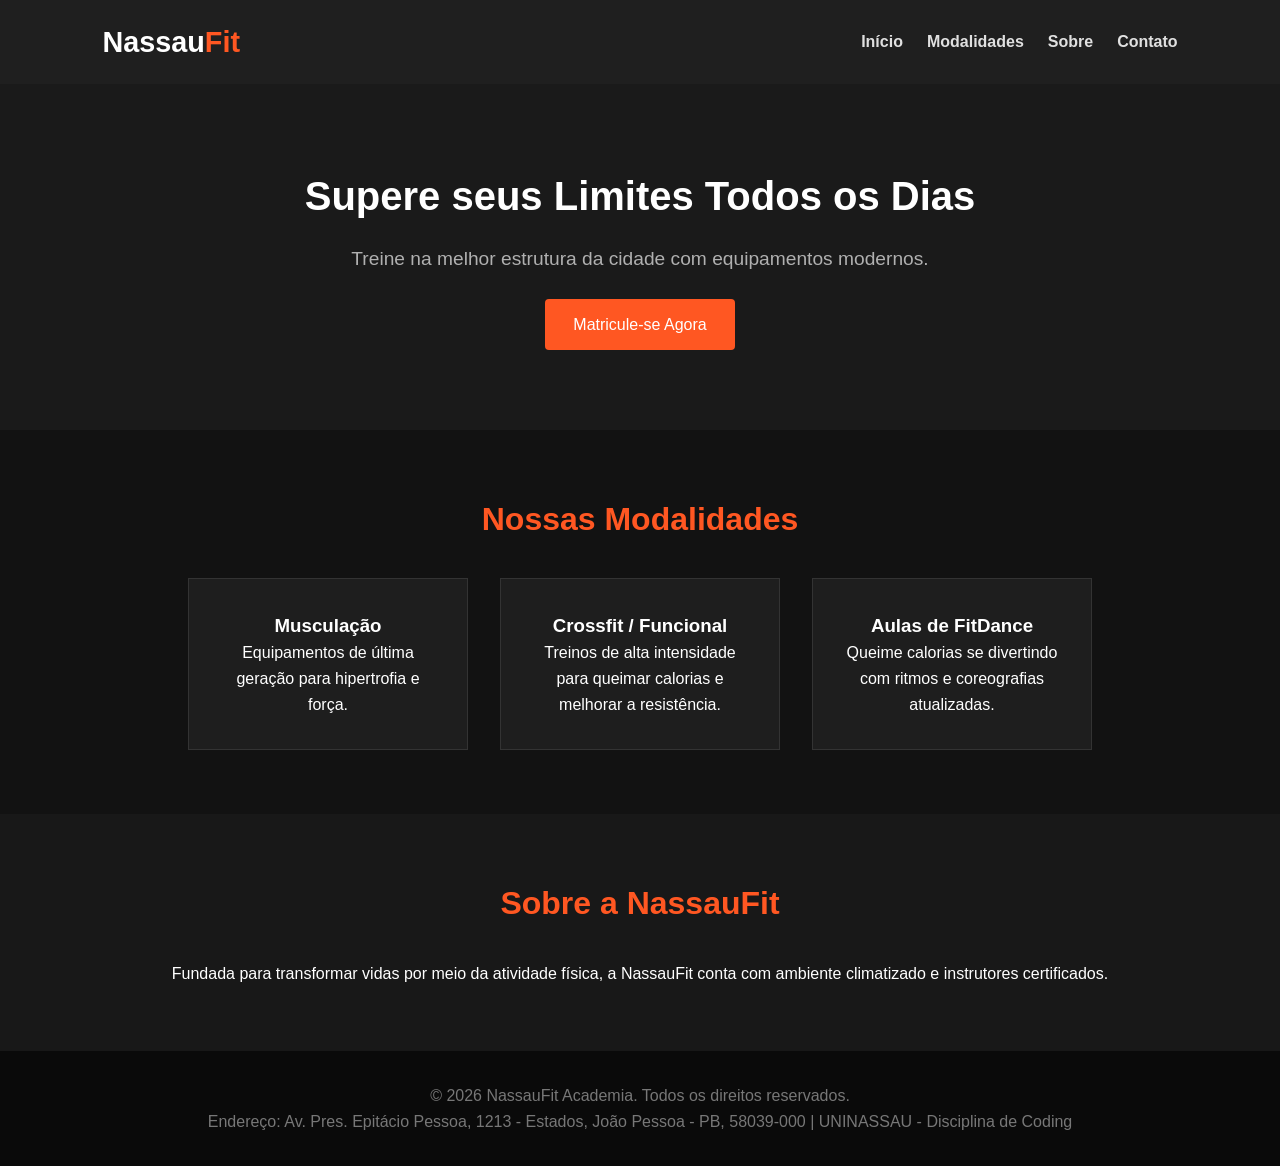
==== index.html @ 4d5ac435 "feat: versao inicial do HTML e CSS da academia NassauFit" ====
<!DOCTYPE html>
<html lang="pt-BR">
<head>
    <meta charset="UTF-8">
    <meta name="viewport" content="width=device-width, initial-scale=1.0">
    <title>Nassaufit - Academia e Alta Performance</title>
    <link rel="stylesheet" href="style.css">
</head>
<body>

    <!-- Cabeçalho e Menu -->
    <header class="header">
        <div class="logo">Nassau<span>Fit</span></div>
        <nav class="navbar">
            <ul>
                <li><a href="#home">Início</a></li>
                <li><a href="#modalidades">Modalidades</a></li>
                <li><a href="#sobre">Sobre</a></li>
                <li><a href="#contato">Contato</a></li>
            </ul>
        </nav>
    </header>

    <!-- Banner Principal -->
    <section id="home" class="hero">
        <div class="hero-content">
            <h1>Supere seus Limites Todos os Dias</h1>
            <p>Treine na melhor estrutura da cidade com equipamentos modernos.</p>
            <a href="#contato" class="btn">Matricule-se Agora</a>
        </div>
    </section>

    <!-- Três Modalidades (Conteúdos Principais) -->
    <section id="modalidades" class="services">
        <h2>Nossas Modalidades</h2>
        <div class="cards-container">
            <div class="card">
                <h3>Musculação</h3>
                <p>Equipamentos de última geração para hipertrofia e força.</p>
            </div>
            <div class="card">
                <h3>Crossfit / Funcional</h3>
                <p>Treinos de alta intensidade para queimar calorias e melhorar a resistência.</p>
            </div>
            <div class="card">
                <h3>Aulas de FitDance</h3>
                <p>Queime calorias se divertindo com ritmos e coreografias atualizadas.</p>
            </div>
        </div>
    </section>

    <!-- Seção Sobre -->
    <section id="sobre" class="about">
        <h2>Sobre a NassauFit</h2>
        <p>Fundada para transformar vidas por meio da atividade física, a NassauFit conta com ambiente climatizado e instrutores certificados.</p>
    </section>

    <!-- Rodapé -->
    <footer id="contato" class="footer">
        <p>&copy; 2026 NassauFit Academia. Todos os direitos reservados.</p>
        <p>Endereço: Av. Pres. Epitácio Pessoa, 1213 - Estados, João Pessoa - PB, 58039-000 | UNINASSAU - Disciplina de Coding</p>
    </footer>

</body>
</html>
---- style.css ----
* {
    margin: 0;
    padding: 0;
    box-sizing: border-box;
    font-family: Arial, sans-serif;
}

body {
    background-color: #121212;
    color: #ffffff;
    line-height: 1.6;
}

.header {
    background: #1f1f1f;
    padding: 1.2rem 8%;
    display: flex;
    justify-content: space-between;
    align-items: center;
    position: sticky;
    top: 0;
}

.header .logo {
    font-size: 1.8rem;
    font-weight: bold;
    color: #ffffff;
}

.header .logo span {
    color: #ff5722;
}

.navbar ul {
    display: flex;
    list-style: none;
    gap: 1.5rem;
}

.navbar a {
    color: #e0e0e0;
    text-decoration: none;
    font-weight: bold;
}

.hero {
    background: #1a1a1a;
    text-align: center;
    padding: 5rem 1rem;
}

.hero h1 {
    font-size: 2.5rem;
    margin-bottom: 1rem;
}

.hero p {
    font-size: 1.2rem;
    color: #b0b0b0;
    margin-bottom: 1.5rem;
}

.btn {
    display: inline-block;
    background-color: #ff5722;
    color: #ffffff;
    padding: 0.8rem 1.8rem;
    text-decoration: none;
    border-radius: 4px;
}

.services, .about {
    padding: 4rem 8%;
    text-align: center;
}

.services h2, .about h2 {
    font-size: 2rem;
    margin-bottom: 2rem;
    color: #ff5722;
}

.cards-container {
    display: flex;
    gap: 2rem;
    justify-content: center;
    flex-wrap: wrap;
}

.card {
    background: #1e1e1e;
    border: 1px solid #333;
    padding: 2rem;
    width: 280px;
}

.about {
    background-color: #181818;
}

.footer {
    background-color: #0a0a0a;
    color: #777777;
    text-align: center;
    padding: 2rem 1rem;
}
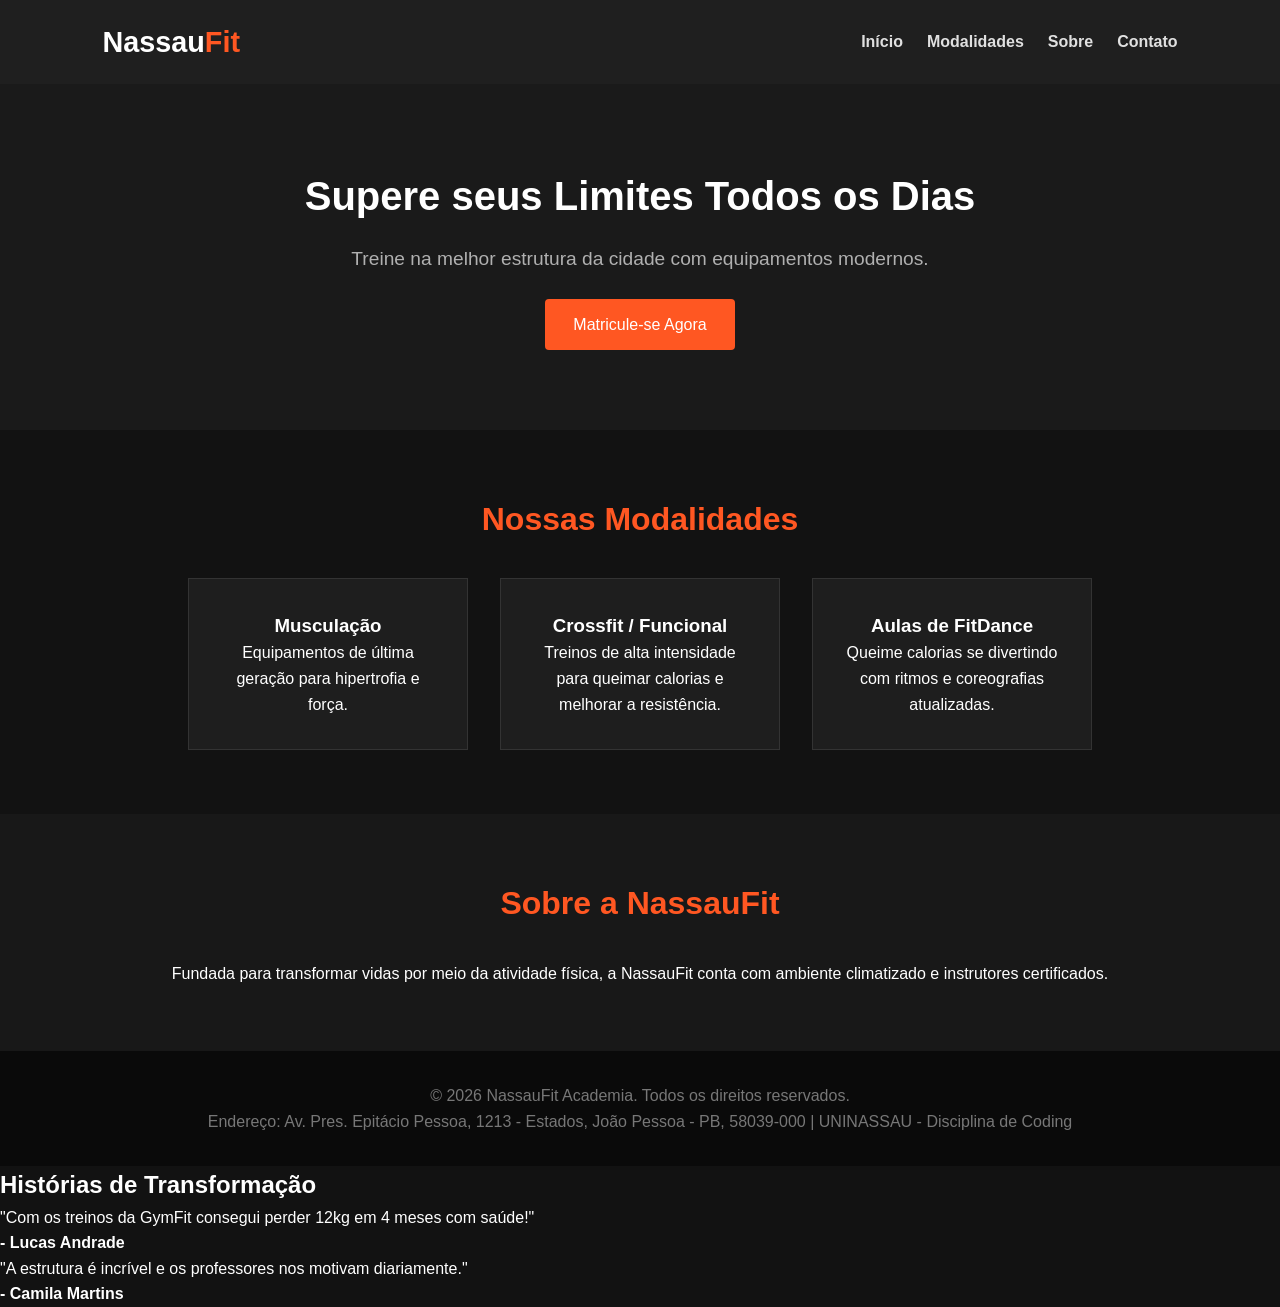
==== commit 75c96dfe: "feat(html): adiciona estrutura da secao de depoimentos de alunos" ====
--- a/index.html
+++ b/index.html
@@ -61,5 +61,20 @@
         <p>Endereço: Av. Pres. Epitácio Pessoa, 1213 - Estados, João Pessoa - PB, 58039-000 | UNINASSAU - Disciplina de Coding</p>
     </footer>
 
+    <!-- Nova Seção: Depoimentos de Alunos -->
+    <section id="depoimentos" class="testimonials">
+        <h2>Histórias de Transformação</h2>
+        <div class="testimonial-cards">
+            <div class="testimonial-card">
+                <p>"Com os treinos da GymFit consegui perder 12kg em 4 meses com saúde!"</p>
+                <h4>- Lucas Andrade</h4>
+            </div>
+            <div class="testimonial-card">
+                <p>"A estrutura é incrível e os professores nos motivam diariamente."</p>
+                <h4>- Camila Martins</h4>
+            </div>
+        </div>
+    </section>
+
 </body>
 </html>
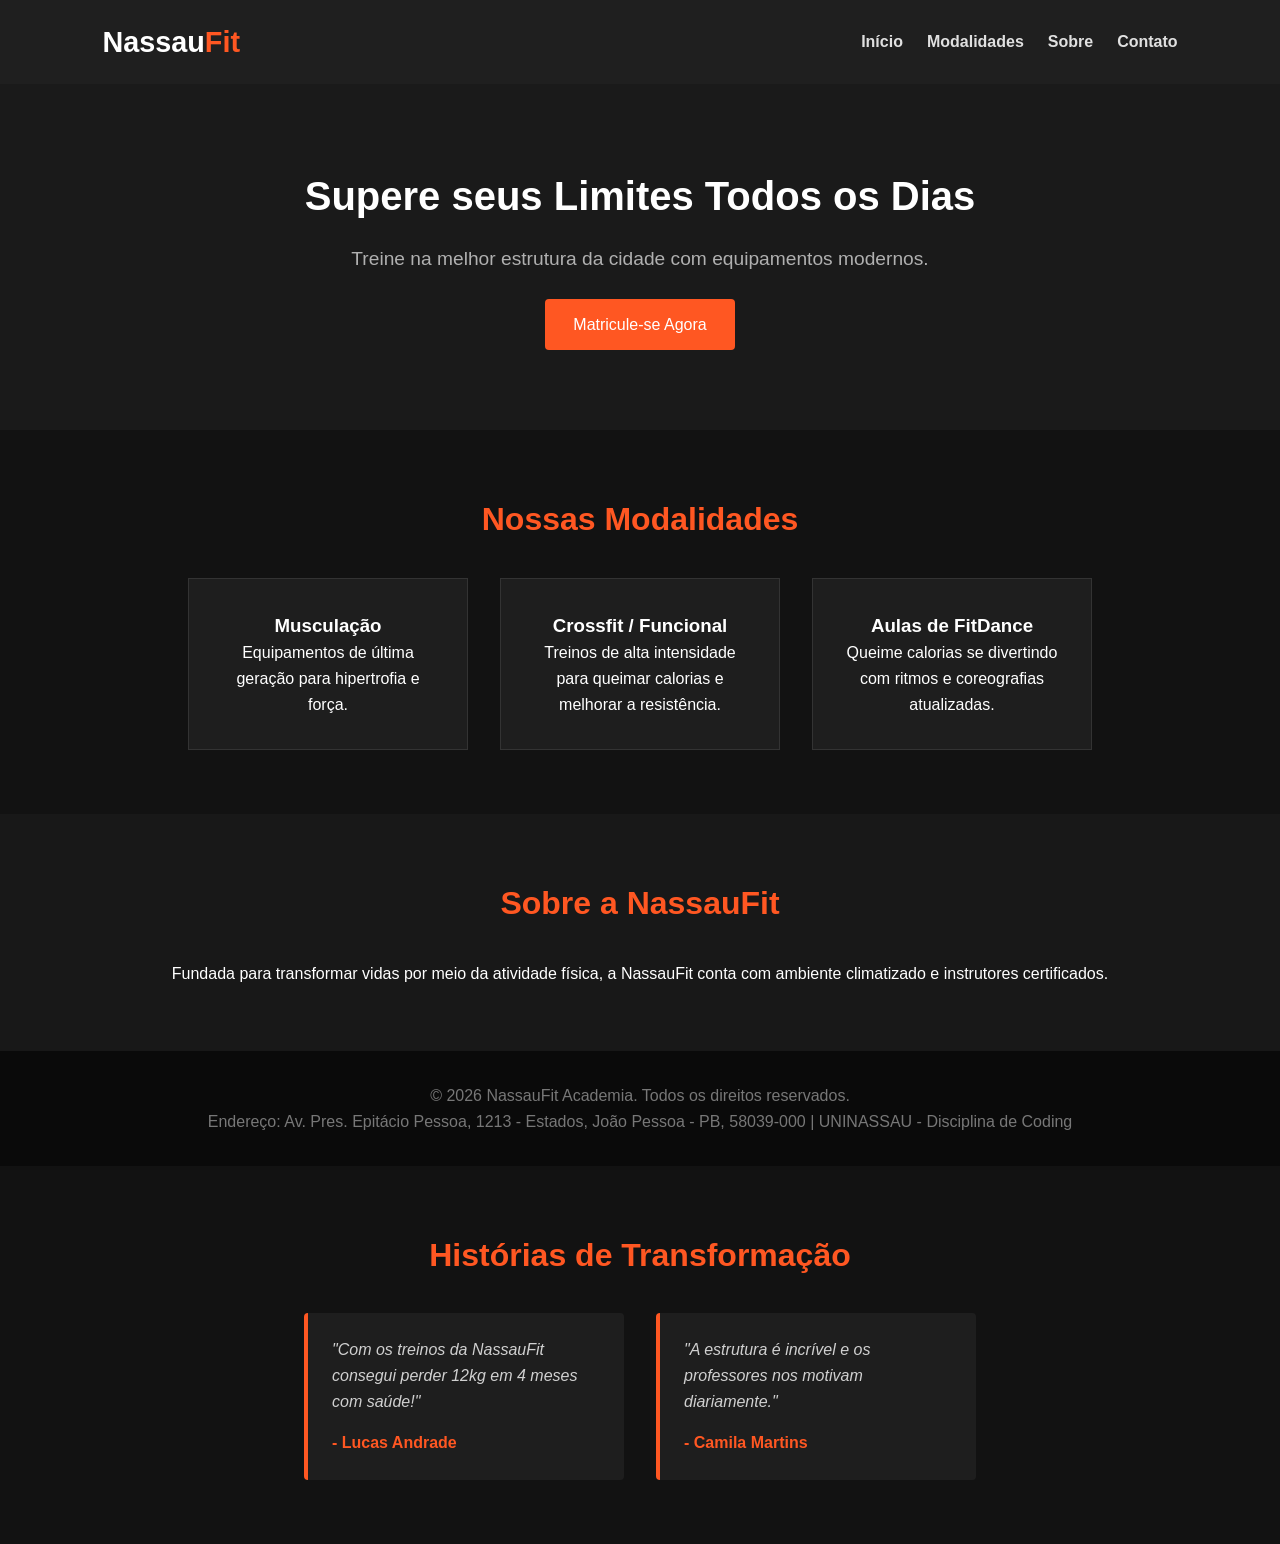
==== commit e2bddd5a: "feat(html): adiciona estrutura da secao de depoimentos de alunos" ====
--- a/index.html
+++ b/index.html
@@ -66,7 +66,7 @@
         <h2>Histórias de Transformação</h2>
         <div class="testimonial-cards">
             <div class="testimonial-card">
-                <p>"Com os treinos da GymFit consegui perder 12kg em 4 meses com saúde!"</p>
+                <p>"Com os treinos da NassauFit consegui perder 12kg em 4 meses com saúde!"</p>
                 <h4>- Lucas Andrade</h4>
             </div>
             <div class="testimonial-card">
--- a/style.css
+++ b/style.css
@@ -103,4 +103,43 @@
     color: #777777;
     text-align: center;
     padding: 2rem 1rem;
+}
+
+/* Estilo da Seção de Depoimentos */
+.testimonials {
+    padding: 4rem 8%;
+    background-color: #121212;
+    text-align: center;
+}
+
+.testimonials h2 {
+    font-size: 2rem;
+    margin-bottom: 2rem;
+    color: #ff5722;
+}
+
+.testimonial-cards {
+    display: flex;
+    gap: 2rem;
+    justify-content: center;
+    flex-wrap: wrap;
+}
+
+.testimonial-card {
+    background: #1e1e1e;
+    padding: 1.5rem;
+    border-left: 4px solid #ff5722;
+    border-radius: 4px;
+    width: 320px;
+    text-align: left;
+}
+
+.testimonial-card p {
+    color: #d0d0d0;
+    font-style: italic;
+}
+
+.testimonial-card h4 {
+    margin-top: 1rem;
+    color: #ff5722;
 }
